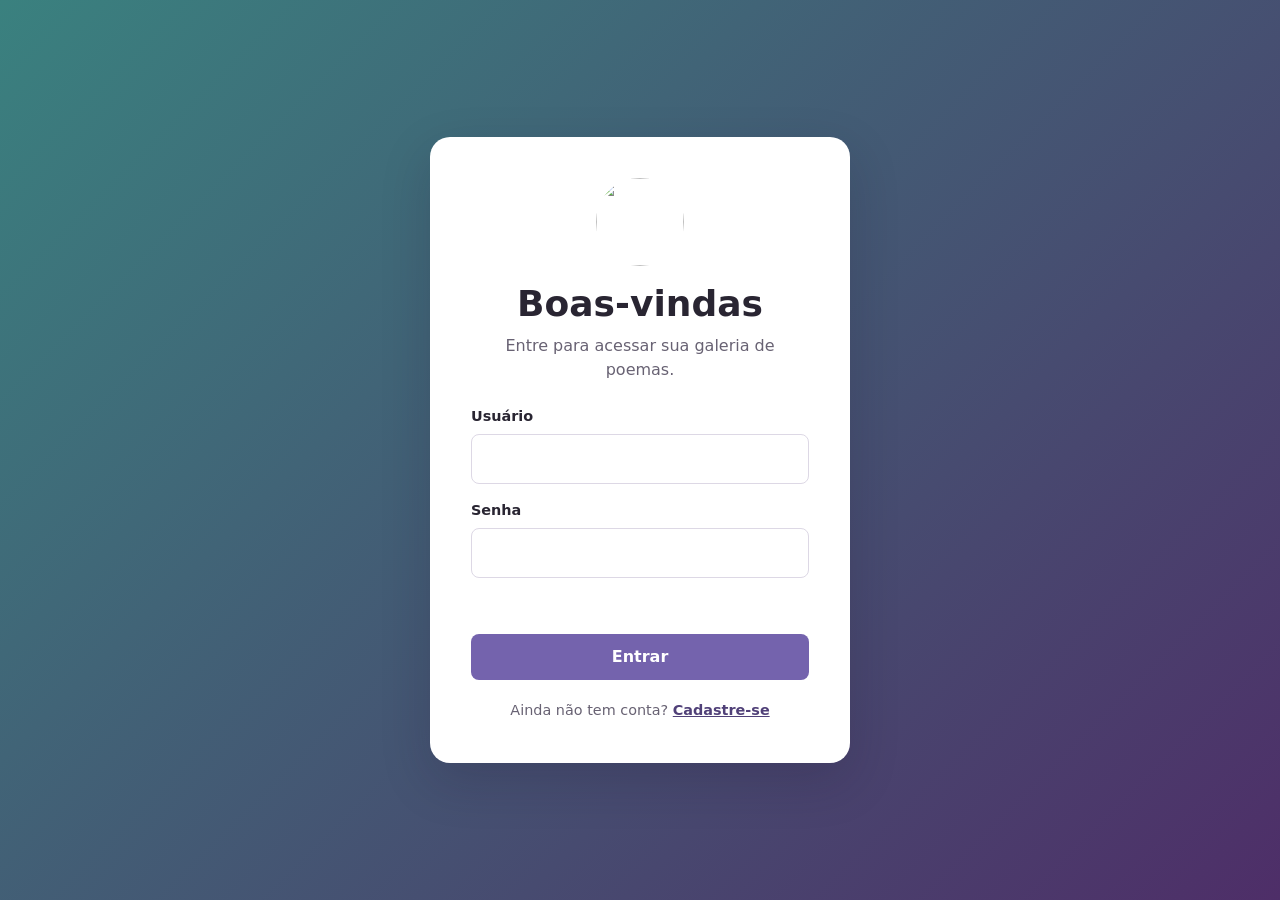
==== index.html @ 77101cbc "Padronizar arquitetura e qualidade do código" ====
<!doctype html>
<html lang="pt-BR">
<head>
  <meta charset="utf-8">
  <meta name="viewport" content="width=device-width, initial-scale=1">
  <meta http-equiv="refresh" content="0; url=login.html">
  <title>Minha Galeria</title>
</head>
<body>
  <p>Redirecionando para o <a href="login.html">login</a>…</p>
</body>
</html>
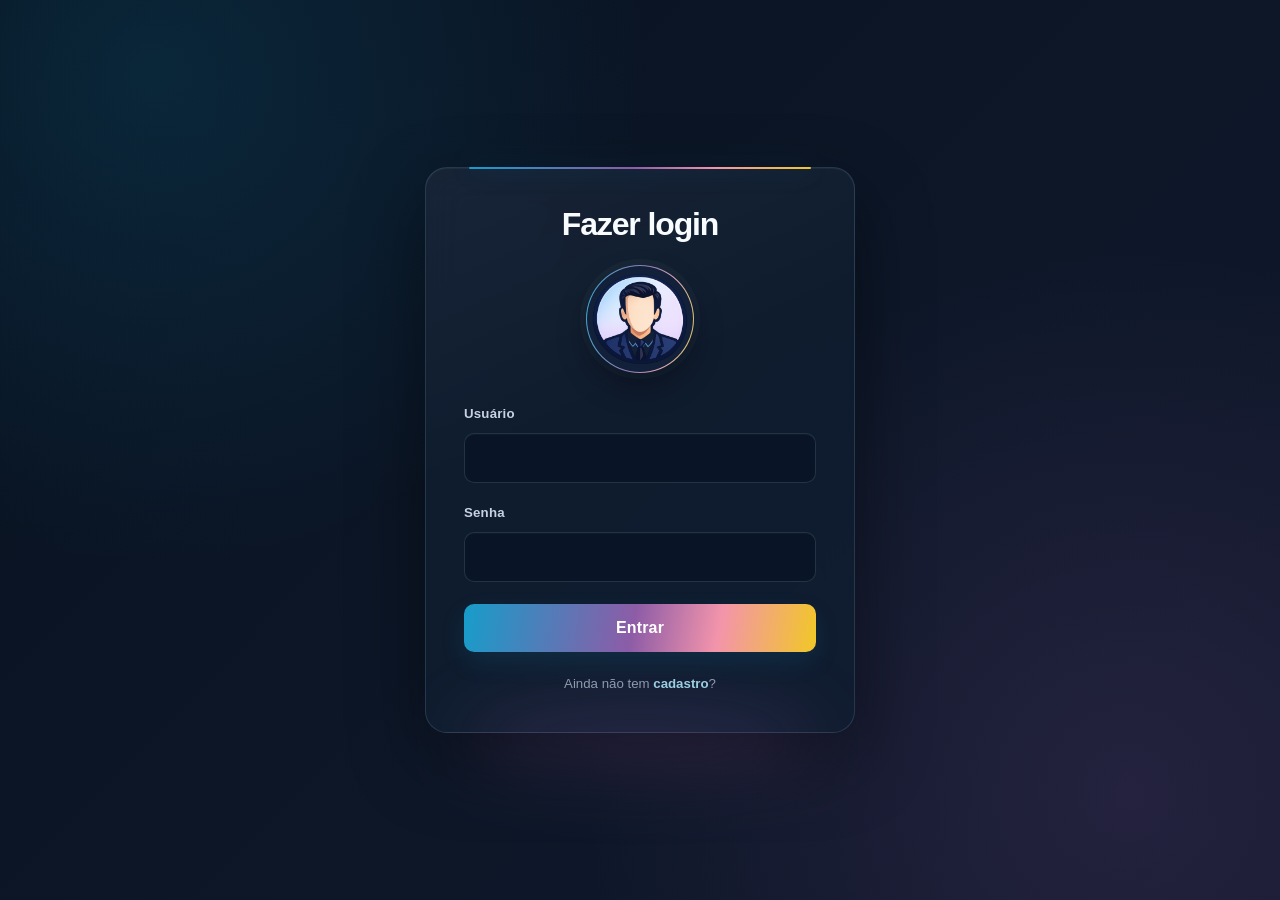
==== commit 2c2fcd8e: "Add GitHub Pages live demo link Deploy the static site via GitHub Actions and link it from the READM" ====
--- a/index.html
+++ b/index.html
@@ -1,12 +1,11 @@
-<!doctype html>
+<!DOCTYPE html>
 <html lang="pt-BR">
 <head>
-  <meta charset="utf-8">
-  <meta name="viewport" content="width=device-width, initial-scale=1">
+  <meta charset="UTF-8">
   <meta http-equiv="refresh" content="0; url=login.html">
-  <title>Minha Galeria</title>
+  <title>My Gallery</title>
 </head>
 <body>
-  <p>Redirecionando para o <a href="login.html">login</a>…</p>
+  <p>Redirecionando para <a href="login.html">login.html</a>...</p>
 </body>
 </html>
